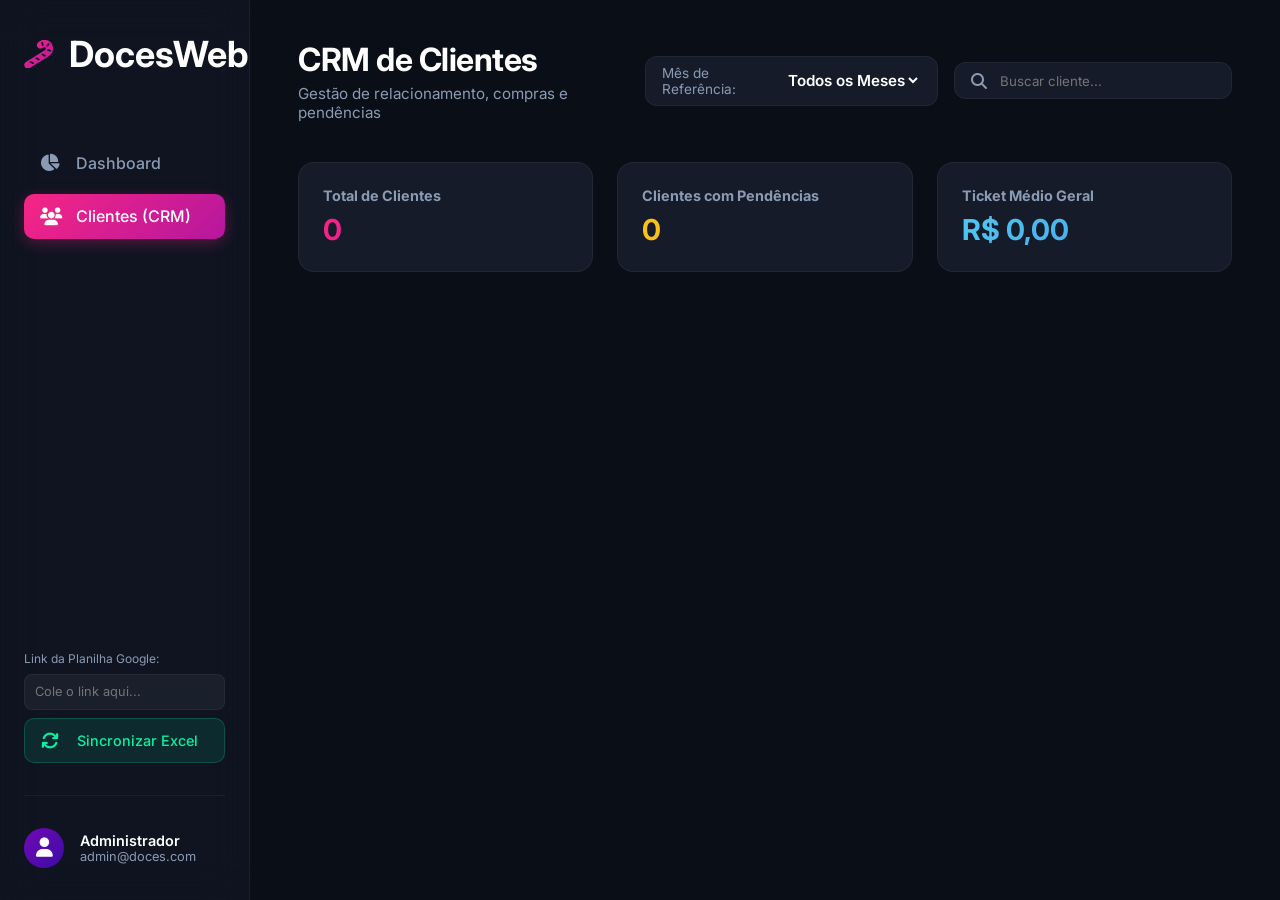
==== clientes.html @ 68a9b51d "Initial commit - DocesWeb Dashboard & CRM" ====
<!DOCTYPE html>
<html lang="pt-BR">
<head>
    <meta charset="UTF-8">
    <meta name="viewport" content="width=device-width, initial-scale=1.0">
    <title>Doces Dashboard - CRM de Clientes</title>
    <link href="https://fonts.googleapis.com/css2?family=Inter:wght@300;400;500;600;700&display=swap" rel="stylesheet">
    <link rel="stylesheet" href="https://cdnjs.cloudflare.com/ajax/libs/font-awesome/6.4.0/css/all.min.css">
    <link rel="stylesheet" href="./style.css">
    <style>
        .crm-grid {
            display: grid;
            grid-template-columns: repeat(auto-fill, minmax(300px, 1fr));
            gap: 1.5rem;
            margin-top: 2rem;
        }
        .client-card {
            background: var(--bg-card);
            border-radius: 16px;
            padding: 1.5rem;
            border: 1px solid var(--border-color);
            transition: all 0.3s ease;
        }
        .client-card:hover {
            transform: translateY(-5px);
            border-color: var(--primary-color);
            box-shadow: 0 10px 25px rgba(247, 37, 133, 0.2);
        }
        .client-header {
            display: flex;
            align-items: center;
            gap: 1rem;
            margin-bottom: 1.5rem;
            padding-bottom: 1rem;
            border-bottom: 1px solid rgba(255,255,255,0.05);
        }
        .client-avatar {
            width: 50px;
            height: 50px;
            border-radius: 12px;
            background: var(--grad-3);
            display: flex;
            align-items: center;
            justify-content: center;
            font-size: 1.5rem;
            color: white;
            font-weight: bold;
        }
        .client-name {
            font-size: 1.2rem;
            font-weight: 600;
        }
        .client-status {
            font-size: 0.8rem;
            color: var(--text-muted);
        }
        .client-stats {
            display: grid;
            grid-template-columns: 1fr 1fr;
            gap: 1rem;
            margin-bottom: 1.5rem;
        }
        .stat-item {
            display: flex;
            flex-direction: column;
        }
        .stat-label {
            font-size: 0.8rem;
            color: var(--text-muted);
            margin-bottom: 0.2rem;
            text-transform: uppercase;
        }
        .stat-value {
            font-size: 1.1rem;
            font-weight: 600;
        }
        .debt-alert {
            color: var(--warning);
        }
        .fav-product {
            background: rgba(255,255,255,0.03);
            padding: 0.8rem;
            border-radius: 8px;
            display: flex;
            align-items: center;
            gap: 0.8rem;
        }
        .fav-icon {
            color: var(--primary-color);
        }
        .action-buttons {
            display: flex;
            gap: 0.5rem;
            margin-top: 1.5rem;
        }
        .btn-icon {
            flex: 1;
            padding: 0.6rem;
            border-radius: 8px;
            border: none;
            cursor: pointer;
            font-weight: 600;
            display: flex;
            align-items: center;
            justify-content: center;
            gap: 0.5rem;
            transition: 0.3s;
        }
        .btn-whatsapp { 
            background: rgba(13, 240, 163, 0.15); 
            color: var(--success); 
        }
        .btn-whatsapp:hover { background: rgba(13, 240, 163, 0.3); }
        .btn-details { 
            background: rgba(255,255,255,0.05); 
            color: white; 
        }
        .btn-details:hover { background: rgba(255,255,255,0.1); }
        
        .crm-top-metrics {
            display: flex;
            gap: 1.5rem;
            margin-bottom: 2rem;
        }
        .crm-metric {
            flex: 1;
            background: var(--bg-card);
            padding: 1.5rem;
            border-radius: 16px;
            border: 1px solid var(--border-color);
            display: flex;
            flex-direction: column;
        }
        .crm-metric h3 {
            font-size: 0.9rem;
            color: var(--text-muted);
            margin-bottom: 0.5rem;
        }
        .crm-metric p {
            font-size: 1.8rem;
            font-weight: 700;
            background: var(--grad-1);
            -webkit-background-clip: text;
            background-clip: text;
            -webkit-text-fill-color: transparent;
        }

        /* Modal Styles */
        .modal {
            display: none;
            position: fixed;
            z-index: 1000;
            left: 0;
            top: 0;
            width: 100%;
            height: 100%;
            background-color: rgba(0,0,0,0.8);
            backdrop-filter: blur(5px);
            align-items: center;
            justify-content: center;
        }
        .modal-content {
            background-color: var(--bg-card);
            padding: 2rem;
            border-radius: 20px;
            width: 90%;
            max-width: 600px;
            max-height: 80vh;
            overflow-y: auto;
            border: 1px solid var(--border-color);
            position: relative;
        }
        .close-modal {
            position: absolute;
            right: 1.5rem;
            top: 1.5rem;
            font-size: 1.5rem;
            color: var(--text-muted);
            cursor: pointer;
        }
        .history-item {
            display: flex;
            justify-content: space-between;
            align-items: center;
            padding: 1rem 0;
            border-bottom: 1px solid rgba(255,255,255,0.05);
        }
        .history-item:last-child {
            border-bottom: none;
        }
        .history-date {
            font-size: 0.8rem;
            color: var(--text-muted);
        }
        .history-prod {
            font-weight: 600;
        }
        .history-meta {
            text-align: right;
        }
    </style>
</head>
<body>
    <div class="dashboard-container">
        <aside class="sidebar">
            <div class="logo">
                <i class="fa-solid fa-candy-cane logo-icon"></i>
                <h2>DocesWeb</h2>
            </div>
            <nav class="nav-menu">
                <a href="index.html" class="nav-item"><i class="fa-solid fa-chart-pie"></i> Dashboard</a>
                <a href="clientes.html" class="nav-item active"><i class="fa-solid fa-users"></i> Clientes (CRM)</a>
            </nav>
            
            <div style="margin-top: auto; padding-top: 1rem;">
                <label style="font-size: 0.75rem; color: var(--text-muted); margin-bottom: 0.5rem; display: block;">Link da Planilha Google:</label>
                <input type="text" id="sheetUrlInput" placeholder="Cole o link aqui..." style="width: 100%; padding: 0.6rem; border-radius: 8px; border: 1px solid var(--border-color); background: rgba(255,255,255,0.05); color: white; font-size: 0.8rem; margin-bottom: 0.5rem; outline: none;">
                <button id="syncBtn" class="nav-item" style="background: rgba(13, 240, 163, 0.1); border: 1px solid rgba(13, 240, 163, 0.2); color: var(--success); cursor: pointer; width: 100%; text-align: left; font-size: 0.9rem; font-family: inherit;">
                    <i class="fa-solid fa-sync"></i> Sincronizar Excel
                </button>
            </div>
            <div class="user-profile">
                <div class="avatar"><i class="fa-solid fa-user"></i></div>
                <div>
                    <h4>Administrador</h4>
                    <p>admin@doces.com</p>
                </div>
            </div>
        </aside>

        <main class="main-content">
            <header class="top-header">
                <div class="header-left">
                    <h1>CRM de Clientes</h1>
                    <p class="subtitle">Gestão de relacionamento, compras e pendências</p>
                </div>
                <div class="header-right" style="display: flex; gap: 1rem; align-items: center;">
                    <div class="month-filter">
                        <label for="monthSelect">Mês de Referência:</label>
                        <select id="monthSelect">
                            <option value="Todos">Todos os Meses</option>
                            <option value="Janeiro">Janeiro</option>
                            <option value="Fevereiro">Fevereiro</option>
                            <option value="Março">Março</option>
                            <option value="Abril">Abril</option>
                            <option value="Maio">Maio</option>
                            <option value="Junho">Junho</option>
                        </select>
                    </div>
                    <div class="search-bar" style="background: var(--bg-card); padding: 0.6rem 1rem; border-radius: 12px; border: 1px solid var(--border-color); display: flex; align-items: center; gap: 0.8rem;">
                        <i class="fa-solid fa-search" style="color: var(--text-muted)"></i>
                        <input type="text" id="searchInput" list="searchClientsList" placeholder="Buscar cliente..." style="background: transparent; border: none; color: white; outline: none;">
                        <datalist id="searchClientsList"></datalist>
                    </div>
                </div>
            </header>

            <div class="crm-top-metrics">
                <div class="crm-metric">
                    <h3>Total de Clientes</h3>
                    <p id="totalClients">0</p>
                </div>
                <div class="crm-metric">
                    <h3>Clientes com Pendências</h3>
                    <p id="clientsWithDebt" style="background: var(--warning); -webkit-background-clip: text; background-clip: text;">0</p>
                </div>
                <div class="crm-metric">
                    <h3>Ticket Médio Geral</h3>
                    <p id="averageTicket" style="background: var(--grad-3); -webkit-background-clip: text; background-clip: text;">R$ 0,00</p>
                </div>
            </div>

            <div class="crm-grid" id="crmGrid">
                <!-- Cartões de clientes serão injetados aqui via JS -->
            </div>
        </main>
    </div>

    <!-- Modal de Histórico -->
    <div id="historyModal" class="modal">
        <div class="modal-content">
            <span class="close-modal" id="closeModal">&times;</span>
            <h2 id="modalTitle" style="margin-bottom: 1.5rem;">Histórico de Compras</h2>
            <div id="historyList">
                <!-- Itens injetados via JS -->
            </div>
        </div>
    </div>

    <script src="./clientes.js"></script>
</body>
</html>
---- style.css ----
:root {
    --bg-main: #0a0e17;
    --bg-sidebar: rgba(18, 24, 38, 0.7);
    --bg-card: #151b29;
    --text-main: #ffffff;
    --text-muted: #8b9bb4;
    --primary-color: #f72585; /* Pink */
    --secondary-color: #7209b7; /* Purple */
    --accent-color: #4cc9f0; /* Light blue */
    --success: #0df0a3;
    --warning: #fbc116;
    --border-color: rgba(255, 255, 255, 0.05);
    
    --grad-1: linear-gradient(135deg, #f72585, #b5179e);
    --grad-2: linear-gradient(135deg, #7209b7, #3a0ca3);
    --grad-3: linear-gradient(135deg, #4cc9f0, #4895ef);
    --grad-4: linear-gradient(135deg, #0df0a3, #02b376);
}

* {
    margin: 0;
    padding: 0;
    box-sizing: border-box;
    font-family: 'Inter', sans-serif;
}

body {
    background-color: var(--bg-main);
    color: var(--text-main);
    display: flex;
    min-height: 100vh;
    overflow-x: hidden;
}

/* Scrollbar styling */
::-webkit-scrollbar {
    width: 6px;
    height: 6px;
}
::-webkit-scrollbar-track {
    background: transparent;
}
::-webkit-scrollbar-thumb {
    background: rgba(255, 255, 255, 0.1);
    border-radius: 10px;
}
::-webkit-scrollbar-thumb:hover {
    background: rgba(255, 255, 255, 0.2);
}

/* Layout */
.dashboard-container {
    display: flex;
    width: 100vw;
    height: 100vh;
}

/* Sidebar */
.sidebar {
    width: 250px;
    background: var(--bg-sidebar);
    backdrop-filter: blur(20px);
    border-right: 1px solid var(--border-color);
    display: flex;
    flex-direction: column;
    padding: 2rem 1.5rem;
    gap: 2rem;
    z-index: 100;
}

.logo {
    display: flex;
    align-items: center;
    gap: 1rem;
    font-size: 1.5rem;
    font-weight: 700;
    color: var(--text-main);
    margin-bottom: 2rem;
}

.logo-icon {
    font-size: 1.8rem;
    background: var(--grad-1);
    -webkit-background-clip: text;
    background-clip: text;
    -webkit-text-fill-color: transparent;
}

.nav-menu {
    display: flex;
    flex-direction: column;
    gap: 0.5rem;
    flex-grow: 1;
}

.nav-item {
    text-decoration: none;
    color: var(--text-muted);
    font-weight: 500;
    padding: 0.8rem 1rem;
    border-radius: 10px;
    display: flex;
    align-items: center;
    gap: 1rem;
    transition: all 0.3s ease;
}

.nav-item i {
    width: 20px;
    font-size: 1.1rem;
}

.nav-item:hover {
    color: var(--text-main);
    background: rgba(255, 255, 255, 0.05);
    transform: translateX(5px);
}

.nav-item.active {
    background: var(--grad-1);
    color: var(--text-main);
    box-shadow: 0 4px 15px rgba(247, 37, 133, 0.3);
}

.user-profile {
    display: flex;
    align-items: center;
    gap: 1rem;
    padding-top: 2rem;
    border-top: 1px solid var(--border-color);
}

.avatar {
    width: 40px;
    height: 40px;
    border-radius: 50%;
    background: var(--grad-2);
    display: flex;
    justify-content: center;
    align-items: center;
    font-size: 1.2rem;
}

.user-profile h4 {
    font-size: 0.9rem;
    font-weight: 600;
}

.user-profile p {
    font-size: 0.8rem;
    color: var(--text-muted);
}

/* Main Content Area */
.main-content {
    flex-grow: 1;
    overflow-y: auto;
    padding: 2.5rem 3rem;
}

.top-header {
    display: flex;
    justify-content: space-between;
    align-items: center;
    margin-bottom: 2.5rem;
}

.header-left h1 {
    font-size: 2rem;
    font-weight: 700;
    margin-bottom: 0.3rem;
    letter-spacing: -0.5px;
}

.header-left .subtitle {
    color: var(--text-muted);
    font-size: 0.95rem;
}

.month-filter {
    background: var(--bg-card);
    padding: 0.5rem 1rem;
    border-radius: 12px;
    border: 1px solid var(--border-color);
    display: flex;
    align-items: center;
    gap: 0.8rem;
}

.month-filter label {
    font-size: 0.85rem;
    color: var(--text-muted);
}

.month-filter select {
    background: transparent;
    border: none;
    color: var(--text-main);
    font-size: 0.95rem;
    font-weight: 600;
    outline: none;
    cursor: pointer;
}

.month-filter select option {
    background-color: var(--bg-card);
}

/* Metrics Grid */
.metrics-grid {
    display: grid;
    grid-template-columns: repeat(auto-fit, minmax(240px, 1fr));
    gap: 1.5rem;
    margin-bottom: 2.5rem;
}

.metric-card {
    background: var(--bg-card);
    border-radius: 16px;
    padding: 1.5rem;
    border: 1px solid var(--border-color);
    display: flex;
    align-items: flex-start;
    gap: 1.2rem;
    transition: transform 0.3s ease, box-shadow 0.3s ease;
    cursor: pointer;
}

.metric-card:hover {
    transform: translateY(-5px);
    box-shadow: 0 10px 25px rgba(0, 0, 0, 0.5);
}

.metric-icon {
    width: 48px;
    height: 48px;
    border-radius: 12px;
    display: flex;
    align-items: center;
    justify-content: center;
    font-size: 1.5rem;
    color: white;
}

.gradient-1 .metric-icon { background: var(--grad-1); box-shadow: 0 4px 15px rgba(247, 37, 133, 0.4); }
.gradient-2 .metric-icon { background: var(--grad-2); box-shadow: 0 4px 15px rgba(114, 9, 183, 0.4); }
.gradient-3 .metric-icon { background: var(--grad-3); box-shadow: 0 4px 15px rgba(76, 201, 240, 0.4); }
.gradient-4 .metric-icon { background: var(--grad-4); box-shadow: 0 4px 15px rgba(13, 240, 163, 0.4); }

.metric-info h3 {
    font-size: 0.85rem;
    color: var(--text-muted);
    font-weight: 500;
    margin-bottom: 0.4rem;
    text-transform: uppercase;
    letter-spacing: 0.5px;
}

.metric-info p {
    font-size: 1.6rem;
    font-weight: 700;
}

/* Charts Section */
.charts-section {
    display: grid;
    grid-template-columns: 2fr 1fr;
    gap: 1.5rem;
    margin-bottom: 2.5rem;
}

.chart-container {
    background: var(--bg-card);
    border-radius: 16px;
    padding: 1.5rem;
    border: 1px solid var(--border-color);
}

.chart-container h3 {
    font-size: 1.1rem;
    font-weight: 600;
    margin-bottom: 1.5rem;
}

.canvas-wrapper {
    position: relative;
    height: 300px;
    width: 100%;
}

/* Recent Sales Table */
.recent-sales {
    background: var(--bg-card);
    border-radius: 16px;
    padding: 1.5rem;
    border: 1px solid var(--border-color);
}

.table-header {
    display: flex;
    justify-content: space-between;
    align-items: center;
    margin-bottom: 1.5rem;
}

.btn-primary {
    background: var(--grad-1);
    color: white;
    border: none;
    padding: 0.6rem 1.2rem;
    border-radius: 8px;
    font-weight: 600;
    font-size: 0.9rem;
    cursor: pointer;
    display: flex;
    align-items: center;
    gap: 0.5rem;
    transition: all 0.3s ease;
    box-shadow: 0 4px 15px rgba(247, 37, 133, 0.3);
}

.btn-primary:hover {
    transform: translateY(-2px);
    box-shadow: 0 6px 20px rgba(247, 37, 133, 0.5);
}

.table-container {
    overflow-x: auto;
}

table {
    width: 100%;
    border-collapse: collapse;
    text-align: left;
}

th, td {
    padding: 1rem 0.5rem;
    border-bottom: 1px solid var(--border-color);
}

th {
    color: var(--text-muted);
    font-size: 0.85rem;
    text-transform: uppercase;
    font-weight: 600;
    letter-spacing: 0.5px;
    padding-top: 0;
}

td {
    font-size: 0.95rem;
}

tr:last-child td {
    border-bottom: none;
}

tbody tr {
    transition: background 0.3s ease;
}

tbody tr:hover {
    background: rgba(255, 255, 255, 0.02);
}

.status-badge {
    padding: 0.3rem 0.8rem;
    border-radius: 20px;
    font-size: 0.75rem;
    font-weight: 700;
    display: inline-block;
}

.status-pago {
    background: rgba(13, 240, 163, 0.15);
    color: var(--success);
    border: 1px solid rgba(13, 240, 163, 0.2);
}

.status-pendente {
    background: rgba(251, 193, 22, 0.15);
    color: var(--warning);
    border: 1px solid rgba(251, 193, 22, 0.2);
}

/* Responsive */
/* Mobile Sidebar (Bottom Navigation) */
@media (max-width: 768px) {
    .dashboard-container {
        flex-direction: column-reverse; /* Put content first, sidebar last as bottom nav */
        height: 100vh;
        overflow: hidden;
    }
    
    .sidebar {
        width: 100%;
        height: 70px; /* Fixed height for bottom nav */
        padding: 0.5rem 1rem;
        flex-direction: row;
        justify-content: space-around;
        align-items: center;
        border-right: none;
        border-top: 1px solid var(--border-color);
        background: rgba(18, 24, 38, 0.95);
        backdrop-filter: blur(30px);
        position: fixed;
        bottom: 0;
        left: 0;
        gap: 0;
    }

    .logo, .user-profile, .sidebar label, #sheetUrlInput {
        display: none !important;
    }

    .nav-menu {
        flex-direction: row;
        width: 100%;
        justify-content: space-around;
        padding-bottom: 0;
        margin-top: 0;
    }

    .nav-item {
        flex-direction: column;
        gap: 5px;
        font-size: 0.7rem;
        padding: 0.5rem;
        background: transparent !important;
        box-shadow: none !important;
        color: var(--text-muted);
        text-align: center;
        min-width: 60px;
    }
    
    .nav-item i {
        font-size: 1.3rem;
        margin: 0;
        width: auto;
    }

    .nav-item.active {
        color: var(--primary-color) !important;
    }
    
    .nav-item#syncBtn {
        display: none !important; /* Sync button in sidebar hidden on mobile, maybe put it elsewhere */
    }

    .main-content {
        padding: 1rem;
        height: calc(100vh - 70px);
        padding-bottom: 80px; /* Extra padding for bottom nav */
    }

    .top-header {
        flex-direction: column;
        align-items: flex-start;
        gap: 1.5rem;
    }
    
    .header-right {
        width: 100%;
        flex-direction: column !important;
        align-items: stretch !important;
    }
    
    .month-filter, .search-bar {
        width: 100%;
        flex: 1;
    }

    .metrics-grid {
        grid-template-columns: 1fr 1fr;
        gap: 0.8rem;
    }
    
    .metric-card {
        padding: 1rem;
        flex-direction: column;
        gap: 0.5rem;
    }
    
    .metric-icon {
        width: 32px;
        height: 32px;
        font-size: 1.1rem;
    }
    
    .metric-info p {
        font-size: 1.1rem;
    }
    
    .chart-container {
        padding: 1rem;
    }
    
    .canvas-wrapper {
        height: 200px;
    }
    
    .crm-top-metrics {
        flex-direction: column;
        gap: 1rem;
    }
    
    .client-card {
        padding: 1rem;
    }
}

@media (max-width: 480px) {
    .metrics-grid {
        grid-template-columns: 1fr;
    }
}
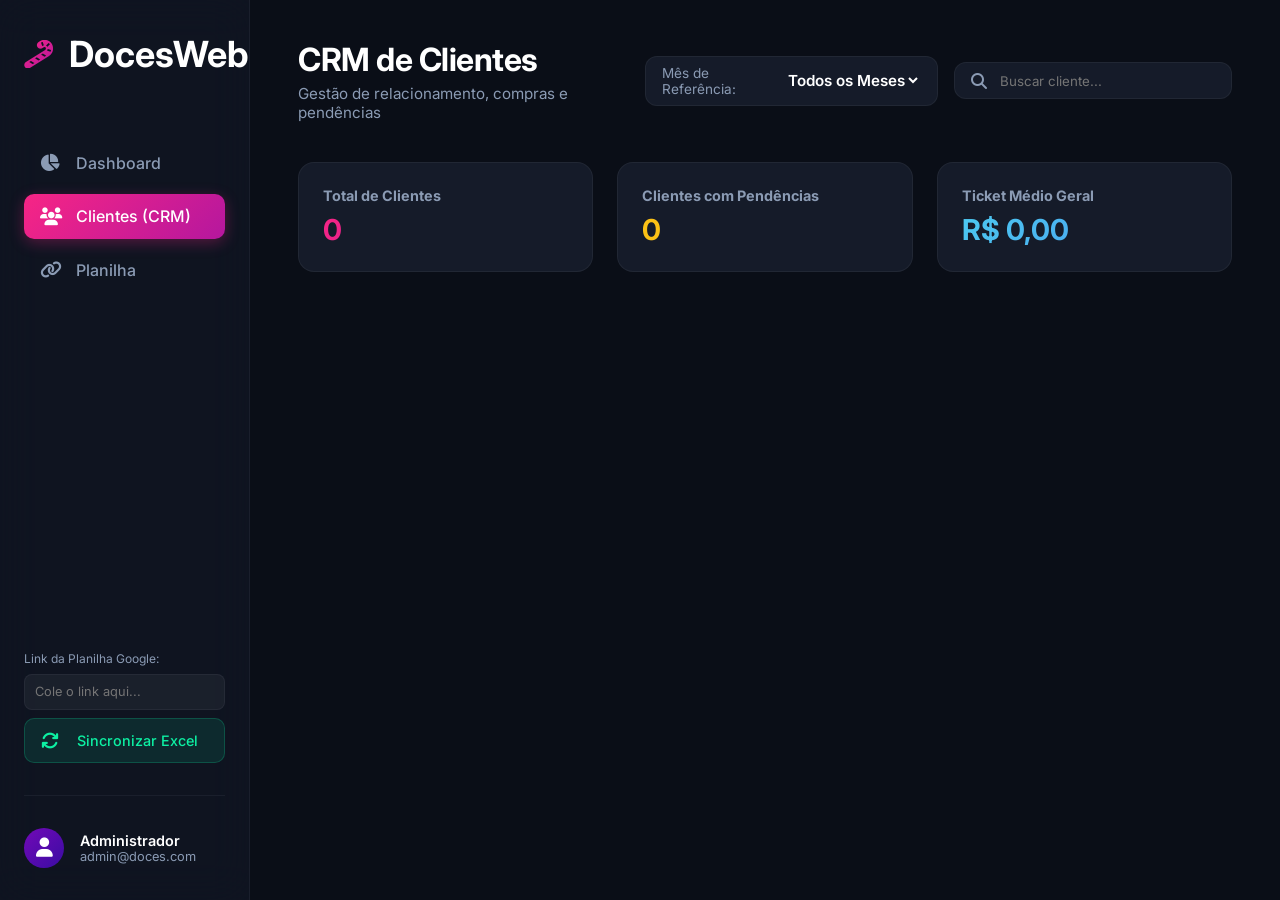
==== commit 6f42fc02: "Enhance mobile responsiveness with App-like bottom nav and configuration modal" ====
--- a/clientes.html
+++ b/clientes.html
@@ -210,6 +210,7 @@
             <nav class="nav-menu">
                 <a href="index.html" class="nav-item"><i class="fa-solid fa-chart-pie"></i> Dashboard</a>
                 <a href="clientes.html" class="nav-item active"><i class="fa-solid fa-users"></i> Clientes (CRM)</a>
+                <a href="#" class="nav-item" id="openConfigBtn"><i class="fa-solid fa-link"></i> Planilha</a>
             </nav>
             
             <div style="margin-top: auto; padding-top: 1rem;">
@@ -287,6 +288,23 @@
         </div>
     </div>
 
+    <!-- Modal de Configuração de Link -->
+    <div id="configModal" class="modal">
+        <div class="modal-content">
+            <span class="close-modal" id="closeConfigModal">&times;</span>
+            <h2 style="margin-bottom: 1rem;"><i class="fa-solid fa-link"></i> Configurar Planilha</h2>
+            <p style="color: var(--text-muted); font-size: 0.9rem; margin-bottom: 1.5rem;">Cole o link do Google Sheets para sincronizar os dados.</p>
+            
+            <div style="margin-bottom: 1.5rem;">
+                <label style="font-size: 0.8rem; color: var(--text-muted); margin-bottom: 0.5rem; display: block;">Link da Planilha Google:</label>
+                <input type="text" id="sheetUrlInputModal" placeholder="Cole o link aqui..." style="width: 100%; padding: 0.8rem; border-radius: 8px; border: 1px solid var(--border-color); background: rgba(255,255,255,0.05); color: white; margin-bottom: 1rem; outline: none;">
+                <button id="syncBtnModal" class="btn-primary" style="width: 100%; justify-content: center;">
+                    <i class="fa-solid fa-sync"></i> Sincronizar Agora
+                </button>
+            </div>
+        </div>
+    </div>
+
     <script src="./clientes.js"></script>
 </body>
 </html>
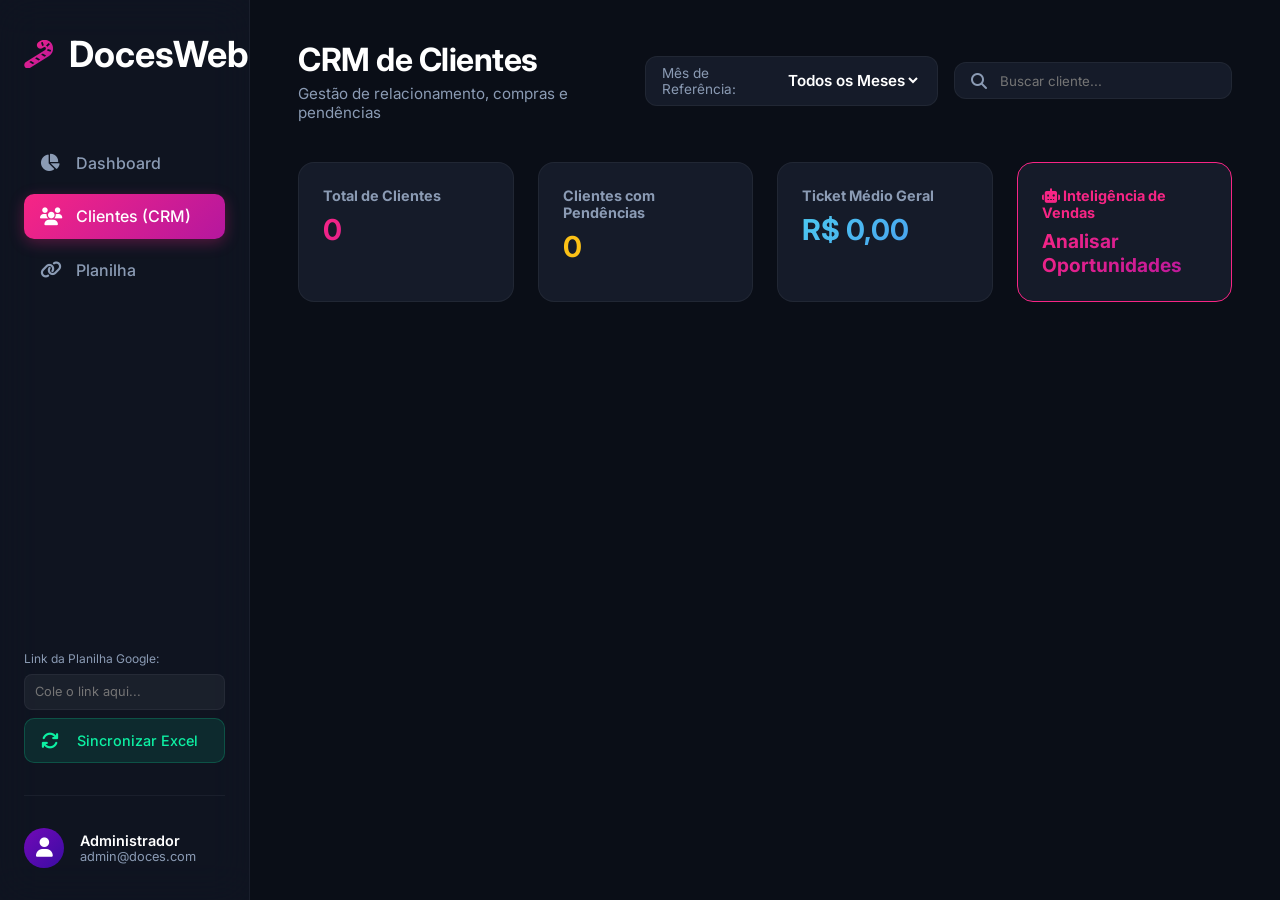
==== commit 4eb9570e: "Feature: Agente de Inteligência de Vendas (CRM Analyst) integrado" ====
--- a/clientes.html
+++ b/clientes.html
@@ -197,6 +197,56 @@
         }
         .history-meta {
             text-align: right;
+        }
+
+        /* AI Suggestion Card Styles */
+        .ai-banner {
+            background: linear-gradient(135deg, rgba(247, 37, 133, 0.1), rgba(13, 240, 163, 0.1));
+            border: 1px solid var(--primary-color);
+            padding: 1.5rem;
+            border-radius: 16px;
+            margin-bottom: 2rem;
+            display: none;
+            animation: fadeIn 0.5s ease;
+        }
+        .ai-header {
+            display: flex;
+            justify-content: space-between;
+            align-items: center;
+            margin-bottom: 1rem;
+        }
+        .ai-tag {
+            background: var(--grad-1);
+            color: white;
+            padding: 0.2rem 0.8rem;
+            border-radius: 20px;
+            font-size: 0.75rem;
+            font-weight: 700;
+            text-transform: uppercase;
+        }
+        .ai-grid {
+            display: grid;
+            grid-template-columns: repeat(auto-fill, minmax(280px, 1fr));
+            gap: 1rem;
+        }
+        .ai-card {
+            background: rgba(255,255,255,0.05);
+            padding: 1rem;
+            border-radius: 12px;
+            border: 1px solid rgba(255,255,255,0.1);
+        }
+        .ai-card h4 {
+            color: var(--primary-color);
+            margin-bottom: 0.3rem;
+        }
+        .ai-reason {
+            font-size: 0.85rem;
+            color: var(--text-muted);
+            margin-bottom: 0.8rem;
+        }
+        @keyframes fadeIn {
+            from { opacity: 0; transform: translateY(-10px); }
+            to { opacity: 1; transform: translateY(0); }
         }
     </style>
 </head>
@@ -269,6 +319,24 @@
                     <h3>Ticket Médio Geral</h3>
                     <p id="averageTicket" style="background: var(--grad-3); -webkit-background-clip: text; background-clip: text;">R$ 0,00</p>
                 </div>
+                <div class="crm-metric" style="border: 1px solid var(--primary-color); cursor: pointer;" onclick="runAiAnalysis()">
+                    <h3 style="color: var(--primary-color); font-weight: 700;"><i class="fa-solid fa-robot"></i> Inteligência de Vendas</h3>
+                    <p style="font-size: 1.2rem; background: var(--grad-1); -webkit-background-clip: text; background-clip: text;">Analisar Oportunidades</p>
+                </div>
+            </div>
+
+            <!-- AI Suggestions Banner -->
+            <div id="aiBanner" class="ai-banner">
+                <div class="ai-header">
+                    <div>
+                        <span class="ai-tag">DocesWeb AI Analyst</span>
+                        <h2 style="margin-top: 0.5rem;">Oportunidades de Venda Hoje 🍬</h2>
+                    </div>
+                    <button class="btn-icon" style="flex: none; padding: 0.4rem 1rem; background: rgba(255,255,255,0.1);" onclick="document.getElementById('aiBanner').style.display='none'">Fechar</button>
+                </div>
+                <div class="ai-grid" id="aiGrid">
+                    <!-- Gerado via JS -->
+                </div>
             </div>
 
             <div class="crm-grid" id="crmGrid">
--- a/style.css
+++ b/style.css
@@ -286,6 +286,75 @@
     position: relative;
     height: 300px;
     width: 100%;
+}
+
+/* Ranking List */
+.ranking-list {
+    display: flex;
+    flex-direction: column;
+    gap: 1rem;
+}
+
+.ranking-item {
+    display: flex;
+    align-items: center;
+    gap: 1rem;
+    padding: 0.8rem;
+    background: rgba(255, 255, 255, 0.02);
+    border-radius: 12px;
+    border: 1px solid var(--border-color);
+    transition: 0.3s;
+}
+
+.ranking-item:hover {
+    background: rgba(255, 255, 255, 0.05);
+    transform: translateX(5px);
+}
+
+.rank-number {
+    width: 25px;
+    height: 25px;
+    border-radius: 50%;
+    background: var(--bg-main);
+    display: flex;
+    align-items: center;
+    justify-content: center;
+    font-size: 0.8rem;
+    font-weight: 700;
+    color: var(--text-muted);
+}
+
+.rank-1 .rank-number { background: #ffd700; color: #000; }
+.rank-2 .rank-number { background: #c0c0c0; color: #000; }
+.rank-3 .rank-number { background: #cd7f32; color: #000; }
+
+.rank-info {
+    flex-grow: 1;
+}
+
+.rank-name {
+    font-size: 0.95rem;
+    font-weight: 600;
+    margin-bottom: 0.2rem;
+}
+
+.rank-bar-bg {
+    height: 4px;
+    background: rgba(255, 255, 255, 0.05);
+    border-radius: 10px;
+}
+
+.rank-bar-fill {
+    height: 100%;
+    background: var(--grad-3);
+    border-radius: 10px;
+    transition: width 1s ease-in-out;
+}
+
+.rank-value {
+    font-size: 0.9rem;
+    font-weight: 700;
+    color: var(--success);
 }
 
 /* Recent Sales Table */
